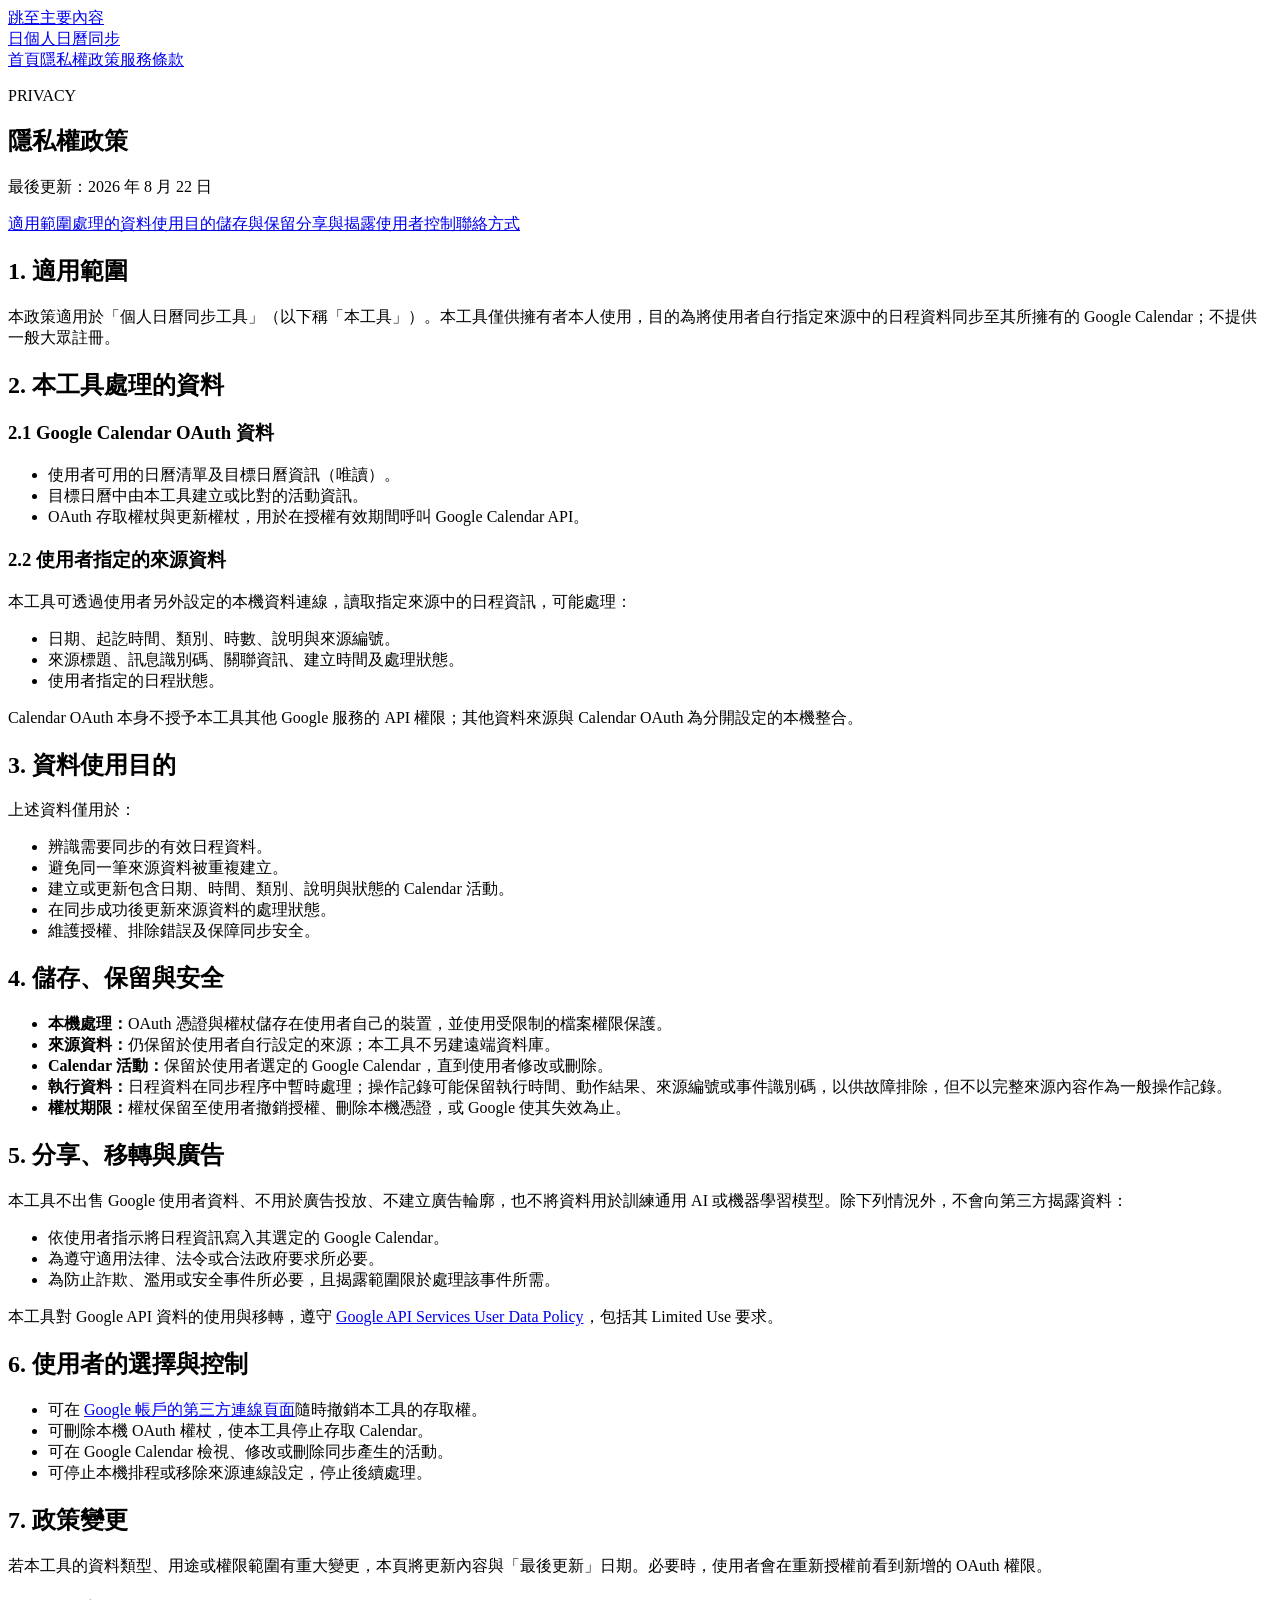
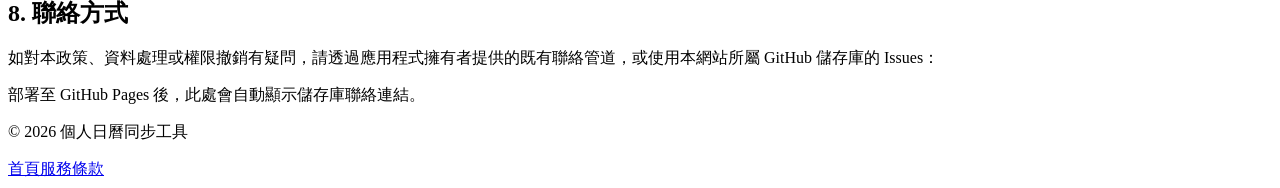
==== privacy.html @ 4ab6ff7e "Add files via upload" ====
<!doctype html>
<html lang="zh-Hant">
<head>
  <meta charset="utf-8"><meta name="viewport" content="width=device-width, initial-scale=1">
  <meta name="description" content="個人日曆同步工具隱私權政策。">
  <title>隱私權政策｜個人日曆同步工具</title>
  <link rel="icon" href="icon.svg" type="image/svg+xml"><link rel="stylesheet" href="styles.css">
</head>
<body>
  <a class="skip-link" href="#main">跳至主要內容</a>
  <header class="site-header"><a class="brand" href="index.html" aria-label="個人日曆同步工具首頁"><span class="brand-mark" aria-hidden="true">日</span><span>個人日曆同步</span></a><nav aria-label="主要導覽"><a href="index.html">首頁</a><a aria-current="page" href="privacy.html">隱私權政策</a><a href="terms.html">服務條款</a></nav></header>

  <main id="main" class="legal-layout">
    <aside class="legal-aside">
      <p class="eyebrow">PRIVACY</p><h1>隱私權政策</h1><p>最後更新：2026 年 8 月 22 日</p>
      <nav aria-label="本頁目錄"><a href="#scope">適用範圍</a><a href="#data">處理的資料</a><a href="#purpose">使用目的</a><a href="#storage">儲存與保留</a><a href="#sharing">分享與揭露</a><a href="#control">使用者控制</a><a href="#contact">聯絡方式</a></nav>
    </aside>

    <article class="legal-content">
      <section id="scope"><h2>1. 適用範圍</h2><p>本政策適用於「個人日曆同步工具」（以下稱「本工具」）。本工具僅供擁有者本人使用，目的為將使用者自行指定來源中的日程資料同步至其所擁有的 Google Calendar；不提供一般大眾註冊。</p></section>

      <section id="data">
        <h2>2. 本工具處理的資料</h2>
        <h3>2.1 Google Calendar OAuth 資料</h3>
        <ul><li>使用者可用的日曆清單及目標日曆資訊（唯讀）。</li><li>目標日曆中由本工具建立或比對的活動資訊。</li><li>OAuth 存取權杖與更新權杖，用於在授權有效期間呼叫 Google Calendar API。</li></ul>
        <h3>2.2 使用者指定的來源資料</h3>
        <p>本工具可透過使用者另外設定的本機資料連線，讀取指定來源中的日程資訊，可能處理：</p>
        <ul><li>日期、起訖時間、類別、時數、說明與來源編號。</li><li>來源標題、訊息識別碼、關聯資訊、建立時間及處理狀態。</li><li>使用者指定的日程狀態。</li></ul>
        <p>Calendar OAuth 本身不授予本工具其他 Google 服務的 API 權限；其他資料來源與 Calendar OAuth 為分開設定的本機整合。</p>
      </section>

      <section id="purpose"><h2>3. 資料使用目的</h2><p>上述資料僅用於：</p><ul><li>辨識需要同步的有效日程資料。</li><li>避免同一筆來源資料被重複建立。</li><li>建立或更新包含日期、時間、類別、說明與狀態的 Calendar 活動。</li><li>在同步成功後更新來源資料的處理狀態。</li><li>維護授權、排除錯誤及保障同步安全。</li></ul></section>

      <section id="storage"><h2>4. 儲存、保留與安全</h2><ul><li><strong>本機處理：</strong>OAuth 憑證與權杖儲存在使用者自己的裝置，並使用受限制的檔案權限保護。</li><li><strong>來源資料：</strong>仍保留於使用者自行設定的來源；本工具不另建遠端資料庫。</li><li><strong>Calendar 活動：</strong>保留於使用者選定的 Google Calendar，直到使用者修改或刪除。</li><li><strong>執行資料：</strong>日程資料在同步程序中暫時處理；操作記錄可能保留執行時間、動作結果、來源編號或事件識別碼，以供故障排除，但不以完整來源內容作為一般操作記錄。</li><li><strong>權杖期限：</strong>權杖保留至使用者撤銷授權、刪除本機憑證，或 Google 使其失效為止。</li></ul></section>

      <section id="sharing"><h2>5. 分享、移轉與廣告</h2><p>本工具不出售 Google 使用者資料、不用於廣告投放、不建立廣告輪廓，也不將資料用於訓練通用 AI 或機器學習模型。除下列情況外，不會向第三方揭露資料：</p><ul><li>依使用者指示將日程資訊寫入其選定的 Google Calendar。</li><li>為遵守適用法律、法令或合法政府要求所必要。</li><li>為防止詐欺、濫用或安全事件所必要，且揭露範圍限於處理該事件所需。</li></ul><p>本工具對 Google API 資料的使用與移轉，遵守 <a href="https://developers.google.com/terms/api-services-user-data-policy" rel="noreferrer">Google API Services User Data Policy</a>，包括其 Limited Use 要求。</p></section>

      <section id="control"><h2>6. 使用者的選擇與控制</h2><ul><li>可在 <a href="https://myaccount.google.com/connections" rel="noreferrer">Google 帳戶的第三方連線頁面</a>隨時撤銷本工具的存取權。</li><li>可刪除本機 OAuth 權杖，使本工具停止存取 Calendar。</li><li>可在 Google Calendar 檢視、修改或刪除同步產生的活動。</li><li>可停止本機排程或移除來源連線設定，停止後續處理。</li></ul></section>

      <section><h2>7. 政策變更</h2><p>若本工具的資料類型、用途或權限範圍有重大變更，本頁將更新內容與「最後更新」日期。必要時，使用者會在重新授權前看到新增的 OAuth 權限。</p></section>

      <section id="contact"><h2>8. 聯絡方式</h2><p>如對本政策、資料處理或權限撤銷有疑問，請透過應用程式擁有者提供的既有聯絡管道，或使用本網站所屬 GitHub 儲存庫的 Issues：</p><p><a class="inline-action" data-repo-issues hidden rel="noreferrer">前往 GitHub Issues <span aria-hidden="true">→</span></a><span data-local-contact>部署至 GitHub Pages 後，此處會自動顯示儲存庫聯絡連結。</span></p></section>
    </article>
  </main>

  <footer class="site-footer"><p>© <span data-current-year>2026</span> 個人日曆同步工具</p><div><a href="index.html">首頁</a><a href="terms.html">服務條款</a><a data-repo-issues hidden rel="noreferrer">聯絡／回報問題</a></div></footer>
  <script src="site.js" defer></script>
</body>
</html>
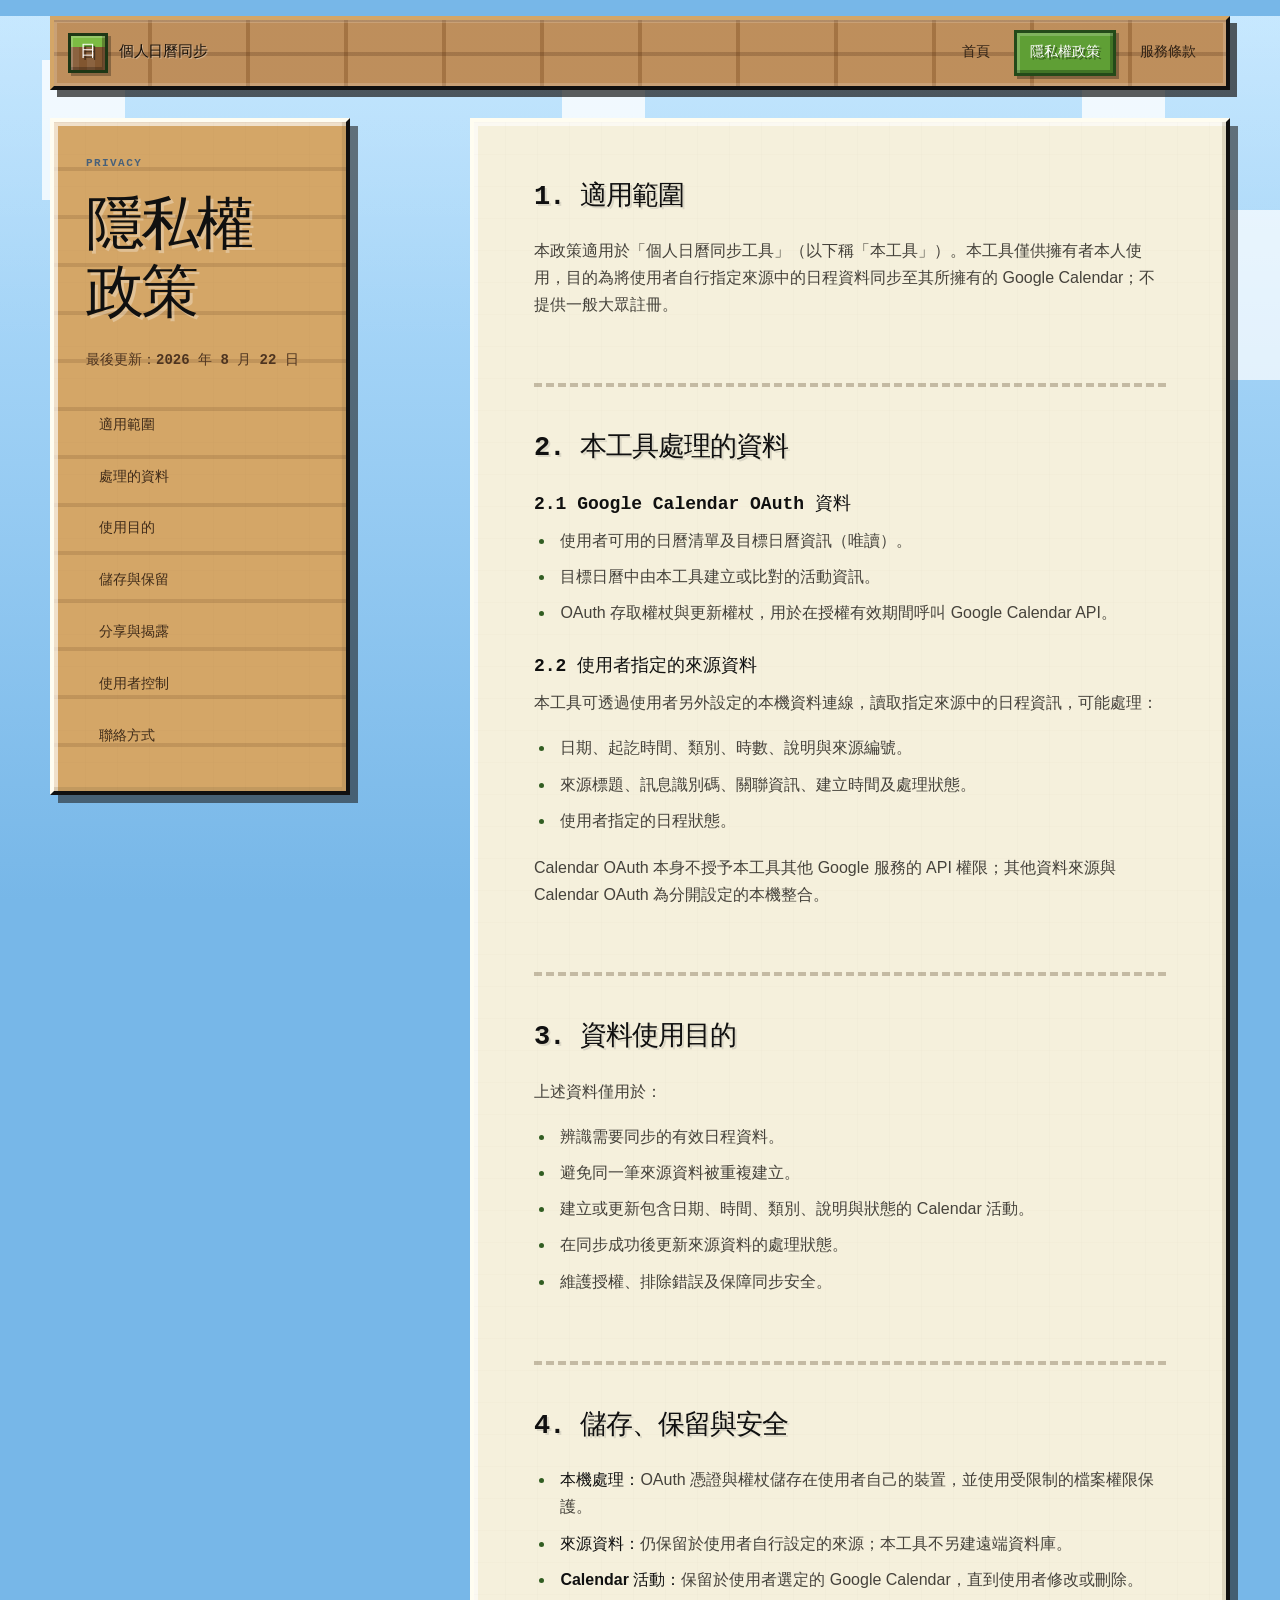
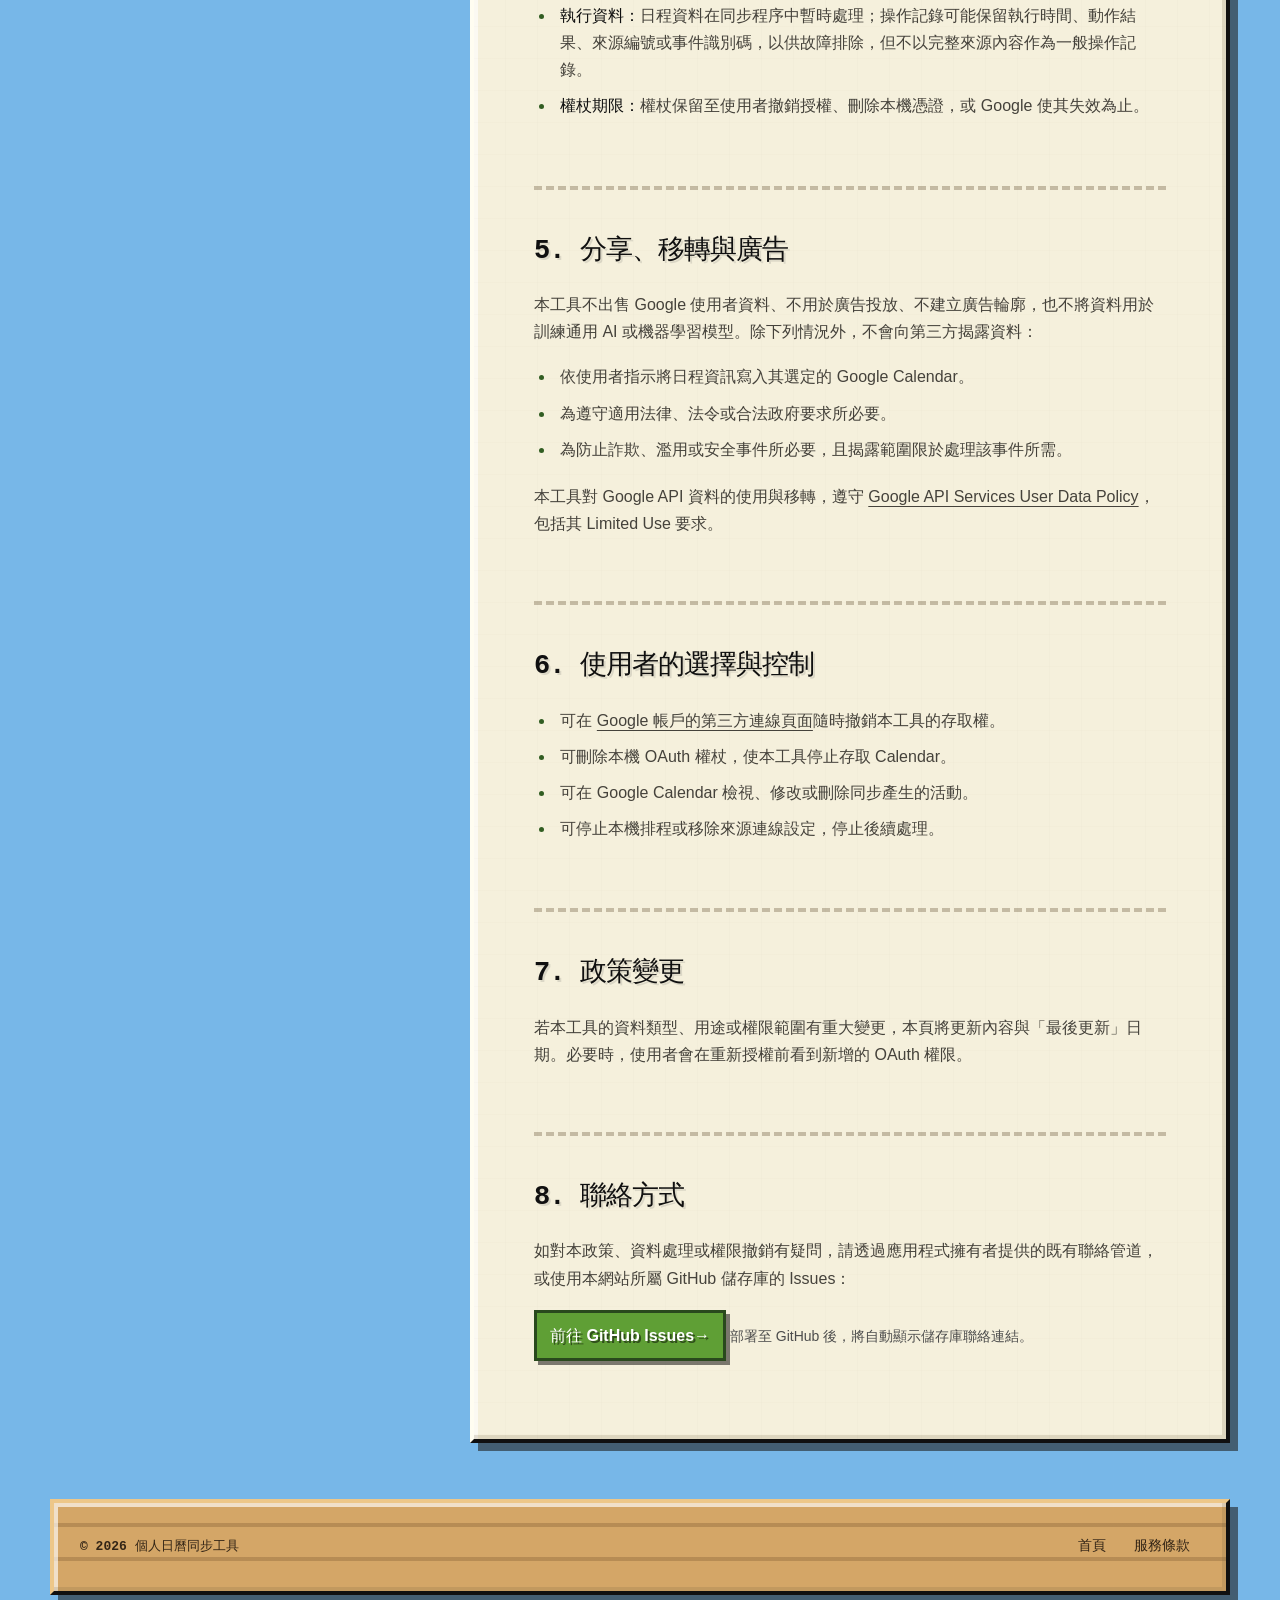
==== commit 1c4ac107: "Update privacy.html" ====
--- a/privacy.html
+++ b/privacy.html
@@ -39,7 +39,7 @@
 
       <section><h2>7. 政策變更</h2><p>若本工具的資料類型、用途或權限範圍有重大變更，本頁將更新內容與「最後更新」日期。必要時，使用者會在重新授權前看到新增的 OAuth 權限。</p></section>
 
-      <section id="contact"><h2>8. 聯絡方式</h2><p>如對本政策、資料處理或權限撤銷有疑問，請透過應用程式擁有者提供的既有聯絡管道，或使用本網站所屬 GitHub 儲存庫的 Issues：</p><p><a class="inline-action" data-repo-issues hidden rel="noreferrer">前往 GitHub Issues <span aria-hidden="true">→</span></a><span data-local-contact>部署至 GitHub Pages 後，此處會自動顯示儲存庫聯絡連結。</span></p></section>
+      <section id="contact"><h2>8. 聯絡方式</h2><p>如對本政策、資料處理或權限撤銷有疑問，請透過應用程式擁有者提供的既有聯絡管道，或使用本網站所屬 GitHub 儲存庫的 Issues：</p><p><a class="inline-action" data-repo-issues hidden rel="noreferrer">前往 GitHub Issues <span aria-hidden="true">→</span></a><span data-local-contact> 部署至 GitHub 後，將自動顯示儲存庫聯絡連結。</span></p></section>
     </article>
   </main>
 
--- a/styles.css
+++ b/styles.css
@@ -0,0 +1,513 @@
+:root {
+  --ink: #202020;
+  --ink-deep: #101010;
+  --muted: #4c4c4c;
+  --sky: #77b7e8;
+  --sky-light: #bde4ff;
+  --grass: #5f9f35;
+  --grass-light: #7cbc43;
+  --grass-dark: #315d22;
+  --dirt: #815630;
+  --dirt-light: #a77445;
+  --wood: #b9854e;
+  --wood-light: #d4a667;
+  --wood-dark: #6f4928;
+  --stone: #a4a4a4;
+  --stone-light: #d8d8d8;
+  --stone-dark: #5f5f5f;
+  --paper: #f5f0dc;
+  --paper-light: #fffdf1;
+  --focus: #ffdf33;
+  --max: 1180px;
+  font-family: ui-monospace, "SFMono-Regular", Menlo, Monaco, Consolas, "Noto Sans Mono CJK TC", "PingFang TC", "Microsoft JhengHei", monospace;
+  color: var(--ink);
+  background: var(--sky);
+  font-synthesis: none;
+}
+
+* { box-sizing: border-box; }
+html { scroll-behavior: smooth; }
+body {
+  margin: 0;
+  min-width: 320px;
+  min-height: 100vh;
+  overflow-x: hidden;
+  color: var(--ink);
+  line-height: 1.7;
+  background-color: var(--sky);
+  background-image:
+    linear-gradient(90deg, transparent 0 8%, rgba(255,255,255,.78) 8% 16%, rgba(255,255,255,.78) 16% 24%, transparent 24% 100%),
+    linear-gradient(90deg, transparent 0 65%, rgba(255,255,255,.7) 65% 73%, rgba(255,255,255,.7) 73% 81%, transparent 81% 100%),
+    linear-gradient(180deg, rgba(255,255,255,.18), transparent 38%),
+    linear-gradient(180deg, var(--sky-light), var(--sky));
+  background-size: 520px 140px, 680px 170px, 100% 100%, 100% 100%;
+  background-position: 0 60px, 100px 210px, 0 0, 0 0;
+  background-repeat: repeat-x, repeat-x, no-repeat, no-repeat;
+  background-attachment: fixed;
+}
+body::before {
+  content: "";
+  position: fixed;
+  z-index: -1;
+  left: 0;
+  right: 0;
+  bottom: 0;
+  height: 130px;
+  pointer-events: none;
+  background:
+    linear-gradient(180deg, var(--grass-light) 0 16px, var(--grass) 16px 30px, transparent 30px),
+    repeating-linear-gradient(90deg, transparent 0 28px, rgba(66,38,20,.25) 28px 32px),
+    repeating-linear-gradient(0deg, rgba(255,255,255,.06) 0 24px, rgba(66,38,20,.16) 24px 28px),
+    var(--dirt);
+  border-top: 4px solid var(--grass-dark);
+}
+body::after {
+  content: "";
+  position: fixed;
+  z-index: -1;
+  right: 5vw;
+  top: 18vh;
+  width: 54px;
+  height: 54px;
+  pointer-events: none;
+  background: #fff4aa;
+  box-shadow: 8px 8px 0 rgba(255,198,48,.35);
+}
+
+a { color: inherit; text-underline-offset: .25em; }
+a:hover { color: var(--grass-dark); }
+a:focus-visible, .button:focus-visible {
+  outline: 4px solid var(--focus);
+  outline-offset: 4px;
+}
+.skip-link {
+  position: fixed;
+  z-index: 40;
+  top: 10px;
+  left: 10px;
+  padding: 10px 14px;
+  border: 3px solid #000;
+  background: var(--paper-light);
+  color: #000;
+  transform: translateY(-180%);
+  box-shadow: 4px 4px 0 #000;
+}
+.skip-link:focus { transform: translateY(0); }
+
+.site-header {
+  position: sticky;
+  z-index: 30;
+  top: 12px;
+  width: min(calc(100% - 32px), var(--max));
+  min-height: 72px;
+  margin: 16px auto 0;
+  padding: 10px 14px;
+  display: flex;
+  align-items: center;
+  justify-content: space-between;
+  gap: 24px;
+  border: 4px solid var(--ink-deep);
+  border-top-color: var(--wood-light);
+  border-left-color: var(--wood-light);
+  background:
+    repeating-linear-gradient(0deg, transparent 0 30px, rgba(80,45,20,.25) 30px 34px),
+    repeating-linear-gradient(90deg, rgba(255,255,255,.08) 0 94px, rgba(66,37,18,.18) 94px 98px),
+    var(--wood);
+  box-shadow: 7px 7px 0 rgba(31,31,31,.72), inset 0 0 0 3px rgba(255,255,255,.16);
+}
+.brand {
+  display: inline-flex;
+  align-items: center;
+  gap: 11px;
+  color: #17110b;
+  font-size: 15px;
+  font-weight: 800;
+  letter-spacing: -.02em;
+  text-decoration: none;
+  text-shadow: 1px 1px 0 rgba(255,255,255,.35);
+}
+.brand:hover { color: #17110b; }
+.brand-mark {
+  display: grid;
+  place-items: center;
+  width: 40px;
+  height: 40px;
+  border: 3px solid #1e3715;
+  color: white;
+  background:
+    linear-gradient(180deg, var(--grass-light) 0 11px, transparent 11px),
+    repeating-linear-gradient(90deg, rgba(255,255,255,.08) 0 8px, transparent 8px 16px),
+    var(--dirt);
+  box-shadow: inset 2px 2px 0 rgba(255,255,255,.2), inset -3px -3px 0 rgba(45,27,15,.35), 3px 3px 0 rgba(0,0,0,.28);
+  font-size: 16px;
+  font-weight: 900;
+  text-shadow: 2px 2px 0 rgba(0,0,0,.55);
+}
+.site-header nav, .site-footer div {
+  display: flex;
+  align-items: center;
+  flex-wrap: wrap;
+  gap: 8px;
+}
+.site-header nav a {
+  min-height: 40px;
+  padding: 8px 13px;
+  display: inline-flex;
+  align-items: center;
+  border: 3px solid transparent;
+  color: #2f2115;
+  font-size: 14px;
+  font-weight: 750;
+  text-decoration: none;
+  transition: transform .08s linear, background .08s linear, box-shadow .08s linear;
+}
+.site-header nav a:hover {
+  color: #17110b;
+  background: rgba(255,242,203,.45);
+  transform: translate(-1px,-1px);
+}
+.site-header nav a[aria-current="page"] {
+  border-color: #244a19;
+  color: white;
+  background: var(--grass);
+  box-shadow: inset 3px 3px 0 rgba(255,255,255,.2), inset -3px -3px 0 rgba(38,74,25,.5), 3px 3px 0 rgba(0,0,0,.3);
+  text-shadow: 2px 2px 0 rgba(0,0,0,.45);
+}
+
+main {
+  width: min(calc(100% - 32px), var(--max));
+  margin: 28px auto 0;
+}
+.hero,
+.section,
+.legal-aside,
+.legal-content,
+.site-footer {
+  border: 4px solid var(--ink-deep);
+  border-top-color: #fffdf1;
+  border-left-color: #fffdf1;
+  background-color: var(--paper);
+  box-shadow: 8px 8px 0 rgba(30,30,30,.58), inset -4px -4px 0 rgba(111,93,62,.18), inset 4px 4px 0 rgba(255,255,255,.65);
+}
+.hero,
+.section,
+.legal-aside,
+.legal-content { position: relative; overflow: hidden; }
+.hero::before,
+.section::before,
+.legal-aside::before,
+.legal-content::before {
+  content: "";
+  position: absolute;
+  inset: 0;
+  z-index: 0;
+  pointer-events: none;
+  opacity: .22;
+  background:
+    linear-gradient(90deg, transparent 31px, rgba(76,57,30,.15) 32px, transparent 33px),
+    linear-gradient(0deg, transparent 31px, rgba(76,57,30,.12) 32px, transparent 33px);
+  background-size: 32px 32px;
+}
+.hero > *, .section > *, .legal-aside > *, .legal-content > * { position: relative; z-index: 1; }
+
+.hero {
+  min-height: min(700px, calc(100vh - 140px));
+  padding: clamp(76px, 10vw, 128px) clamp(28px, 7vw, 84px);
+  display: flex;
+  flex-direction: column;
+  justify-content: center;
+  background-color: var(--paper-light);
+}
+.hero::after {
+  content: "";
+  position: absolute;
+  z-index: 0;
+  right: 7%;
+  bottom: 0;
+  width: 210px;
+  height: 150px;
+  opacity: .65;
+  background:
+    linear-gradient(180deg, var(--grass-light) 0 18px, var(--grass) 18px 32px, transparent 32px),
+    repeating-linear-gradient(90deg, transparent 0 34px, rgba(65,37,20,.22) 34px 38px),
+    var(--dirt-light);
+  box-shadow: 38px -38px 0 -1px var(--grass), 76px -76px 0 -1px rgba(94,159,53,.75);
+}
+.eyebrow {
+  margin: 0 0 22px;
+  color: #48617a;
+  font-size: 11px;
+  font-weight: 900;
+  letter-spacing: .13em;
+  text-transform: uppercase;
+}
+h1, h2, h3 {
+  color: var(--ink-deep);
+  line-height: 1.16;
+  text-wrap: balance;
+}
+h1 {
+  max-width: 900px;
+  margin: 0;
+  font-size: clamp(44px, 6.8vw, 78px);
+  font-weight: 900;
+  letter-spacing: -.055em;
+  text-shadow: 4px 4px 0 rgba(91,91,91,.22);
+}
+.lead {
+  max-width: 790px;
+  margin: 32px 0 0;
+  color: var(--muted);
+  font-size: clamp(18px, 2vw, 21px);
+  line-height: 1.75;
+  font-family: -apple-system, BlinkMacSystemFont, "Segoe UI", "Noto Sans TC", "PingFang TC", "Microsoft JhengHei", sans-serif;
+  font-weight: 540;
+  text-wrap: pretty;
+}
+.hero-actions { display: flex; flex-wrap: wrap; gap: 16px; margin-top: 42px; }
+.button {
+  min-height: 50px;
+  padding: 11px 20px;
+  display: inline-flex;
+  align-items: center;
+  justify-content: center;
+  border: 4px solid var(--ink-deep);
+  color: var(--ink-deep);
+  background: var(--stone-light);
+  box-shadow: inset 3px 3px 0 rgba(255,255,255,.75), inset -3px -3px 0 rgba(74,74,74,.4), 5px 5px 0 rgba(0,0,0,.62);
+  font-size: 15px;
+  font-weight: 900;
+  text-decoration: none;
+  transition: transform .08s linear, box-shadow .08s linear;
+}
+.button:hover {
+  color: inherit;
+  transform: translate(2px,2px);
+  box-shadow: inset 3px 3px 0 rgba(255,255,255,.75), inset -3px -3px 0 rgba(74,74,74,.4), 3px 3px 0 rgba(0,0,0,.62);
+}
+.button:active { transform: translate(5px,5px); box-shadow: inset 2px 2px 0 rgba(0,0,0,.3); }
+.button.primary {
+  border-color: #1e4314;
+  color: white;
+  background: var(--grass);
+  box-shadow: inset 3px 3px 0 rgba(255,255,255,.22), inset -3px -3px 0 rgba(31,77,21,.62), 5px 5px 0 rgba(0,0,0,.62);
+  text-shadow: 2px 2px 0 rgba(0,0,0,.52);
+}
+.button.secondary { background: var(--stone-light); }
+
+.section {
+  margin-top: 28px;
+  padding: clamp(60px, 8vw, 92px) clamp(26px, 6vw, 70px);
+}
+.section.compact { margin-bottom: 28px; padding-bottom: clamp(72px, 9vw, 110px); }
+.section-intro {
+  display: grid;
+  grid-template-columns: 74px minmax(0, 700px);
+  gap: 22px;
+  align-items: start;
+  margin-bottom: 48px;
+}
+.section-number {
+  margin: 7px 0 0;
+  color: var(--grass-dark);
+  font-size: 12px;
+  font-weight: 900;
+  letter-spacing: .08em;
+  text-shadow: 1px 1px 0 rgba(255,255,255,.6);
+}
+.section h2 {
+  margin: 0;
+  font-size: clamp(30px, 4vw, 47px);
+  font-weight: 900;
+  letter-spacing: -.045em;
+  text-shadow: 3px 3px 0 rgba(91,91,91,.18);
+}
+.section-intro p:last-child {
+  margin: 18px 0 0;
+  color: var(--muted);
+  font-size: 18px;
+  font-family: -apple-system, BlinkMacSystemFont, "Segoe UI", "Noto Sans TC", "PingFang TC", "Microsoft JhengHei", sans-serif;
+}
+.steps {
+  margin: 0 0 0 96px;
+  padding: 12px;
+  list-style: none;
+  border: 4px solid var(--stone-dark);
+  border-top-color: var(--stone-light);
+  border-left-color: var(--stone-light);
+  background:
+    linear-gradient(90deg, rgba(255,255,255,.08) 50%, transparent 50%),
+    linear-gradient(0deg, rgba(0,0,0,.05) 50%, transparent 50%),
+    var(--stone);
+  background-size: 64px 64px;
+  box-shadow: inset -4px -4px 0 rgba(45,45,45,.28), inset 4px 4px 0 rgba(255,255,255,.24);
+}
+.steps li {
+  display: grid;
+  grid-template-columns: 122px minmax(0,1fr);
+  gap: 26px;
+  padding: 20px;
+  border: 3px solid #686868;
+  background: rgba(247,247,247,.9);
+  box-shadow: inset 2px 2px 0 white, inset -2px -2px 0 rgba(77,77,77,.22);
+}
+.steps li + li { margin-top: 8px; }
+.steps li:hover { background: #fff; }
+.steps span { color: var(--ink-deep); font-weight: 900; }
+.steps p {
+  margin: 0;
+  color: var(--muted);
+  font-family: -apple-system, BlinkMacSystemFont, "Segoe UI", "Noto Sans TC", "PingFang TC", "Microsoft JhengHei", sans-serif;
+}
+.permission-list { margin-left: 96px; display: grid; gap: 14px; }
+.permission-list article {
+  padding: 25px 27px;
+  display: grid;
+  grid-template-columns: minmax(250px,.85fr) minmax(280px,1fr);
+  gap: 44px;
+  border: 4px solid var(--stone-dark);
+  border-top-color: #e5e5e5;
+  border-left-color: #e5e5e5;
+  background:
+    linear-gradient(135deg, rgba(255,255,255,.32), transparent 44%),
+    var(--stone-light);
+  box-shadow: inset -3px -3px 0 rgba(55,55,55,.2), 5px 5px 0 rgba(0,0,0,.3);
+  transition: transform .08s linear, box-shadow .08s linear;
+}
+.permission-list article:hover { transform: translate(-2px,-2px); box-shadow: inset -3px -3px 0 rgba(55,55,55,.2), 7px 7px 0 rgba(0,0,0,.32); }
+.permission-list h3 { margin: 7px 0 0; font-size: 21px; font-weight: 900; letter-spacing: -.025em; }
+.permission-list article > p {
+  margin: 0;
+  color: var(--muted);
+  font-family: -apple-system, BlinkMacSystemFont, "Segoe UI", "Noto Sans TC", "PingFang TC", "Microsoft JhengHei", sans-serif;
+}
+.permission-scope { margin: 0; color: #374a58; font-size: 12px; font-weight: 800; line-height: 1.5; overflow-wrap: anywhere; }
+
+.data-note {
+  color: white;
+  border-color: #151515;
+  border-top-color: #606060;
+  border-left-color: #606060;
+  background:
+    linear-gradient(90deg, transparent 31px, rgba(255,255,255,.035) 32px, transparent 33px),
+    linear-gradient(0deg, transparent 31px, rgba(255,255,255,.035) 32px, transparent 33px),
+    #2d3138;
+  background-size: 32px 32px;
+  display: grid;
+  grid-template-columns: minmax(280px,.9fr) minmax(320px,1fr);
+  gap: clamp(42px,8vw,100px);
+  box-shadow: 8px 8px 0 rgba(20,20,20,.7), inset -4px -4px 0 rgba(0,0,0,.32), inset 4px 4px 0 rgba(255,255,255,.12);
+}
+.data-note h2 { margin-top: 20px; color: white; text-shadow: 4px 4px 0 rgba(0,0,0,.72); }
+.section-number.inverse { color: #aee178; text-shadow: 2px 2px 0 #111; }
+.data-copy p {
+  margin: 0;
+  color: #e2e2e2;
+  font-size: 18px;
+  font-family: -apple-system, BlinkMacSystemFont, "Segoe UI", "Noto Sans TC", "PingFang TC", "Microsoft JhengHei", sans-serif;
+}
+.data-copy a {
+  display: inline-flex;
+  margin-top: 28px;
+  padding: 10px 15px;
+  border: 3px solid #9acb68;
+  color: white;
+  background: #426d2c;
+  box-shadow: inset 2px 2px 0 rgba(255,255,255,.2), 4px 4px 0 #111;
+  font-weight: 900;
+  text-decoration: none;
+  text-shadow: 2px 2px 0 rgba(0,0,0,.6);
+}
+.data-copy a:hover { color: white; background: #518637; transform: translate(1px,1px); box-shadow: inset 2px 2px 0 rgba(255,255,255,.2), 3px 3px 0 #111; }
+
+.site-footer {
+  width: min(calc(100% - 32px),var(--max));
+  min-height: 96px;
+  margin: 28px auto;
+  padding: 20px 26px;
+  display: flex;
+  align-items: center;
+  justify-content: space-between;
+  gap: 30px;
+  color: #332516;
+  background:
+    repeating-linear-gradient(0deg, transparent 0 30px, rgba(80,45,20,.22) 30px 34px),
+    var(--wood-light);
+  border-top-color: #edc789;
+  border-left-color: #edc789;
+}
+.site-footer p { font-size: 13px; font-weight: 700; }
+.site-footer a { padding: 8px 10px; color: #332516; font-size: 14px; font-weight: 750; text-decoration: none; }
+.site-footer a:hover { color: #102609; background: rgba(255,244,201,.42); }
+
+.legal-layout {
+  display: grid;
+  grid-template-columns: 300px minmax(0,760px);
+  justify-content: space-between;
+  gap: 28px;
+  padding: 0 0 28px;
+}
+.legal-aside {
+  position: sticky;
+  top: 112px;
+  align-self: start;
+  padding: 32px;
+  background-color: var(--wood-light);
+  background-image: repeating-linear-gradient(0deg, transparent 0 44px, rgba(89,54,25,.16) 44px 48px);
+}
+.legal-aside h1 { font-size: clamp(40px,5vw,58px); font-weight: 900; text-shadow: 3px 3px 0 rgba(255,255,255,.3); }
+.legal-aside > p:not(.eyebrow) { margin: 20px 0 30px; color: #4d3420; font-size: 14px; font-weight: 700; }
+.legal-aside nav { display: flex; flex-direction: column; align-items: stretch; gap: 6px; }
+.legal-aside nav a { padding: 9px 11px; border: 2px solid transparent; color: #3f2b19; font-size: 14px; font-weight: 750; text-decoration: none; }
+.legal-aside nav a:hover { border-color: #5f3f22; color: #15240c; background: rgba(255,244,201,.48); }
+.legal-content { padding: clamp(36px,5vw,60px); }
+.legal-content section { padding: 0 0 46px; margin: 0 0 46px; border-bottom: 4px dashed rgba(90,73,42,.32); scroll-margin-top: 128px; }
+.legal-content section:last-child { margin-bottom: 0; padding-bottom: 0; border-bottom: 0; }
+.legal-content h2 { margin: 0 0 24px; font-size: 27px; font-weight: 900; letter-spacing: -.035em; text-shadow: 2px 2px 0 rgba(90,90,90,.16); }
+.legal-content h3 { margin: 30px 0 12px; font-size: 18px; font-weight: 900; }
+.legal-content p, .legal-content li { color: #45423b; font-size: 16px; font-family: -apple-system, BlinkMacSystemFont, "Segoe UI", "Noto Sans TC", "PingFang TC", "Microsoft JhengHei", sans-serif; }
+.legal-content p { margin: 0 0 18px; }
+.legal-content ul { margin: 0 0 20px; padding-left: 1.3em; }
+.legal-content li { margin: 9px 0; padding-left: .35em; }
+.legal-content li::marker { color: var(--grass-dark); }
+.legal-content strong { color: var(--ink-deep); }
+.inline-action { display: inline-flex; padding: 9px 13px; border: 3px solid #29491d; color: white; background: var(--grass); box-shadow: 4px 4px 0 rgba(0,0,0,.5); font-weight: 900; text-decoration: none; text-shadow: 2px 2px 0 rgba(0,0,0,.5); }
+[data-local-contact] { color: var(--muted); font-size: 14px; }
+
+@media (max-width: 820px) {
+  .site-header { position: relative; top: 0; align-items: flex-start; flex-direction: column; padding: 14px; }
+  .site-header nav { width: 100%; flex-wrap: nowrap; overflow-x: auto; padding-bottom: 2px; }
+  .hero { min-height: auto; padding-top: 70px; padding-bottom: 84px; }
+  .hero::after { opacity: .35; right: -60px; }
+  .section-intro { grid-template-columns: 1fr; gap: 10px; }
+  .steps, .permission-list { margin-left: 0; }
+  .permission-list article { grid-template-columns: 1fr; gap: 18px; }
+  .data-note { grid-template-columns: 1fr; }
+  .legal-layout { grid-template-columns: 1fr; }
+  .legal-aside { position: relative; top: 0; }
+  .legal-aside nav { display: none; }
+  .site-footer { align-items: flex-start; flex-direction: column; padding: 26px; }
+}
+
+@media (max-width: 540px) {
+  .site-header, main, .site-footer { width: min(calc(100% - 20px),var(--max)); }
+  .site-header { margin-top: 10px; }
+  main { margin-top: 18px; }
+  .brand-mark { width: 38px; height: 38px; }
+  .hero { padding: 58px 20px 76px; }
+  h1 { font-size: 40px; text-shadow: 3px 3px 0 rgba(91,91,91,.22); }
+  .lead { font-size: 17px; }
+  .hero-actions .button { width: 100%; }
+  .section { margin-top: 18px; padding: 48px 18px; }
+  .steps { padding: 8px; }
+  .steps li { grid-template-columns: 1fr; gap: 8px; padding: 17px 14px; }
+  .permission-list article { padding: 21px 17px; }
+  .legal-aside, .legal-content { padding: 28px 20px; }
+  .site-footer { margin-top: 18px; }
+  .site-footer div { align-items: flex-start; flex-direction: column; gap: 4px; }
+}
+
+@media (prefers-reduced-motion: reduce) {
+  html { scroll-behavior: auto; }
+  *, *::before, *::after { transition-duration: .01ms !important; }
+}
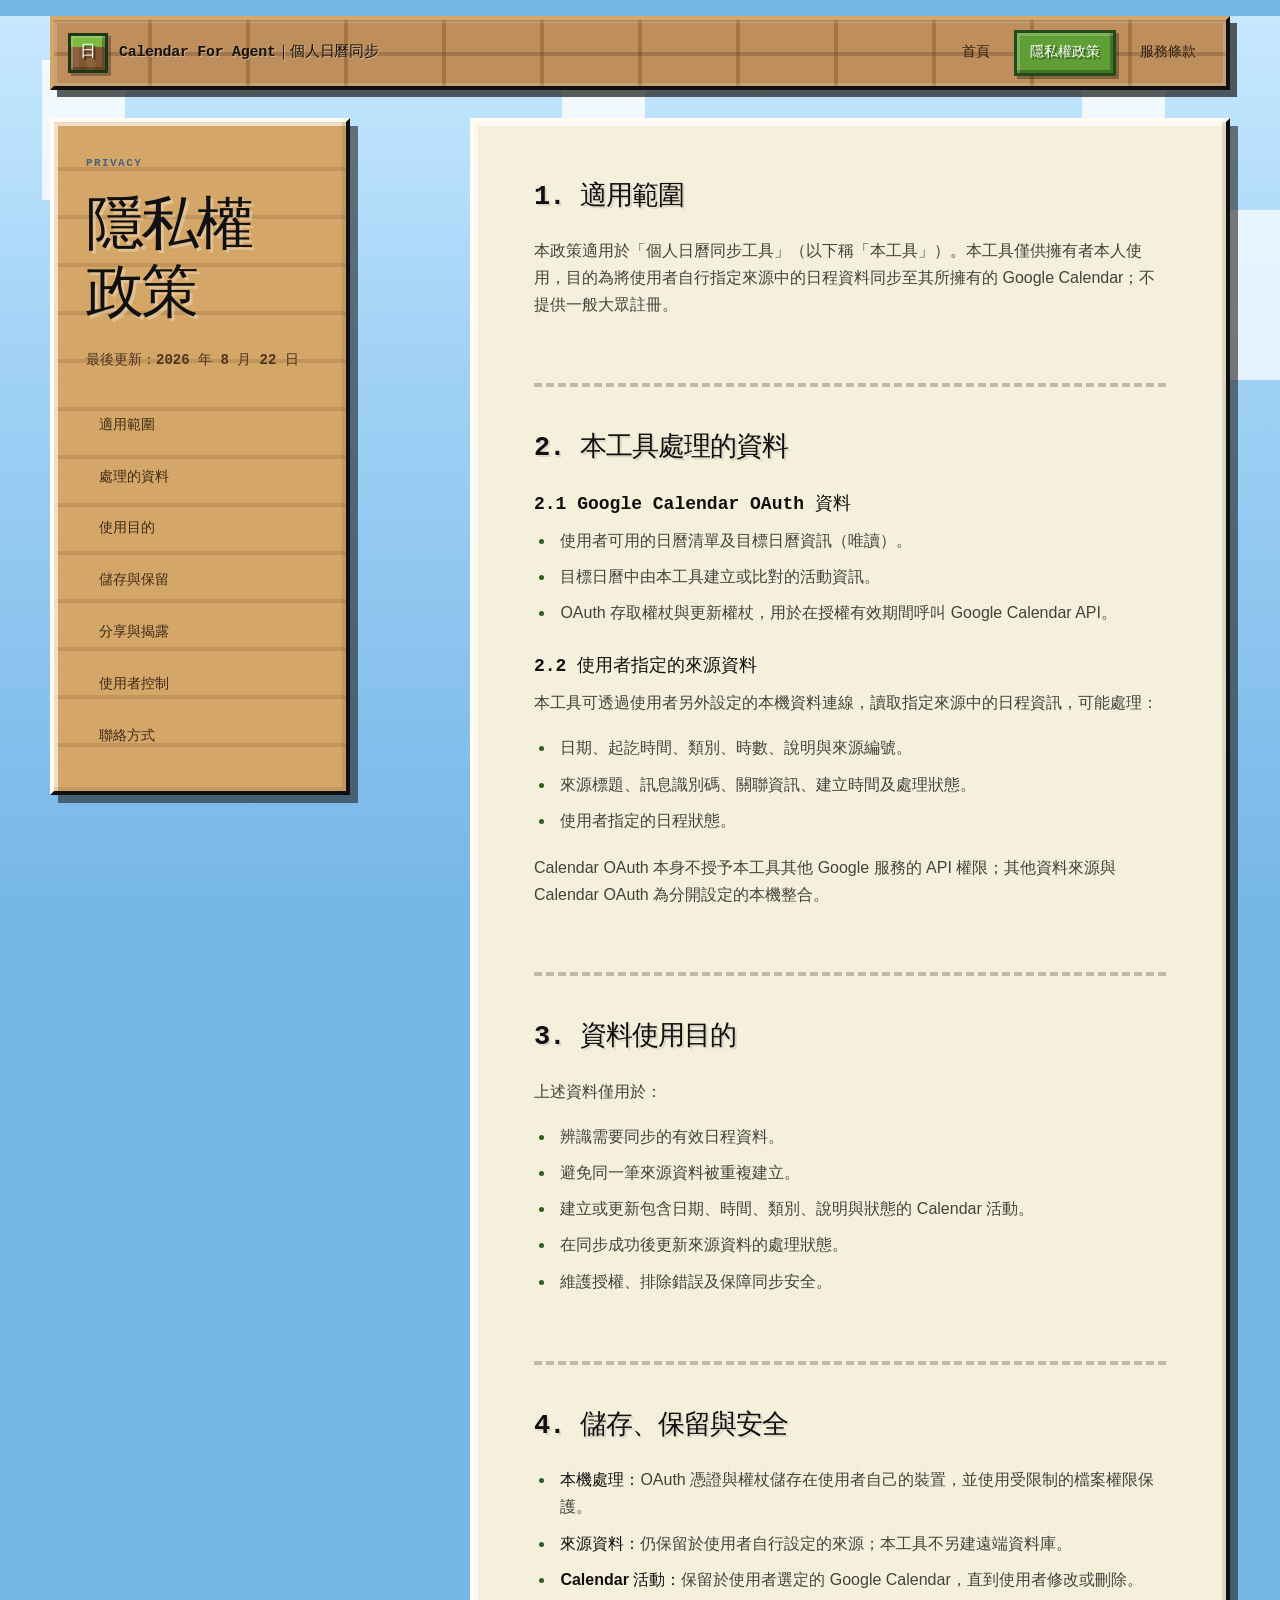
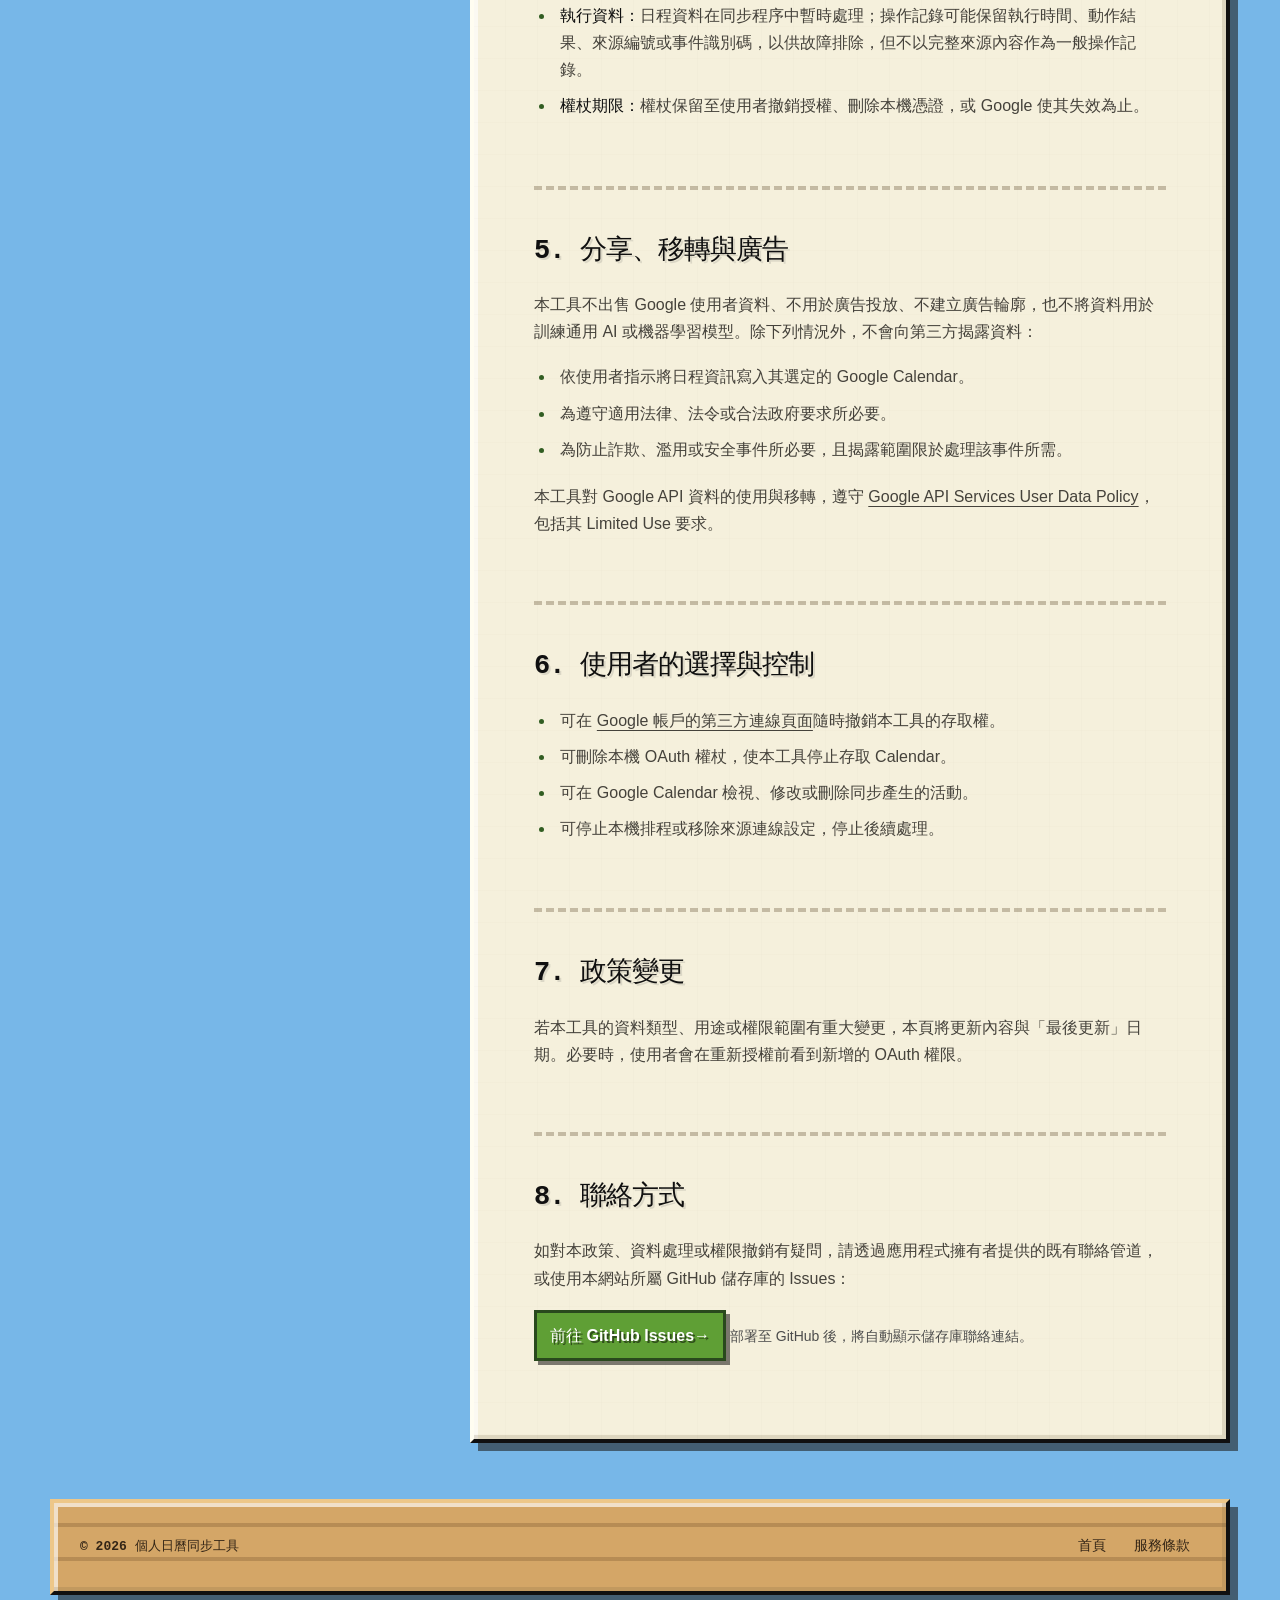
==== commit b516a70b: "Update privacy.html" ====
--- a/privacy.html
+++ b/privacy.html
@@ -2,13 +2,13 @@
 <html lang="zh-Hant">
 <head>
   <meta charset="utf-8"><meta name="viewport" content="width=device-width, initial-scale=1">
-  <meta name="description" content="個人日曆同步工具隱私權政策。">
-  <title>隱私權政策｜個人日曆同步工具</title>
+  <meta name="description" content="Calendar For Agent｜個人日曆同步工具隱私權政策。">
+  <title>隱私權政策｜Calendar For Agent｜個人日曆同步工具</title>
   <link rel="icon" href="icon.svg" type="image/svg+xml"><link rel="stylesheet" href="styles.css">
 </head>
 <body>
   <a class="skip-link" href="#main">跳至主要內容</a>
-  <header class="site-header"><a class="brand" href="index.html" aria-label="個人日曆同步工具首頁"><span class="brand-mark" aria-hidden="true">日</span><span>個人日曆同步</span></a><nav aria-label="主要導覽"><a href="index.html">首頁</a><a aria-current="page" href="privacy.html">隱私權政策</a><a href="terms.html">服務條款</a></nav></header>
+  <header class="site-header"><a class="brand" href="index.html" aria-label="首頁"><span class="brand-mark" aria-hidden="true">日</span><span>Calendar For Agent｜個人日曆同步</span></a><nav aria-label="主要導覽"><a href="index.html">首頁</a><a aria-current="page" href="privacy.html">隱私權政策</a><a href="terms.html">服務條款</a></nav></header>
 
   <main id="main" class="legal-layout">
     <aside class="legal-aside">
